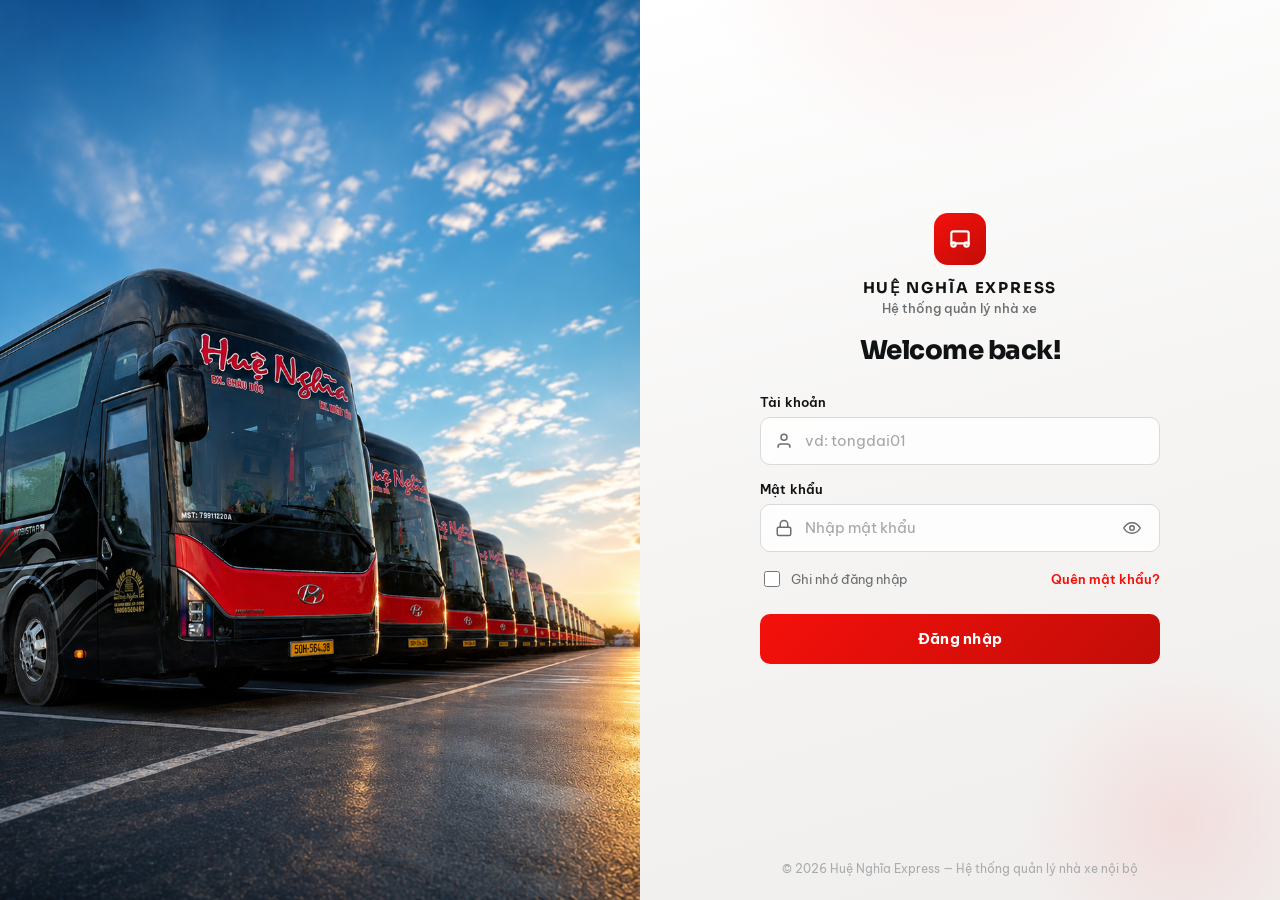
==== html/index.html @ c7de47f6 "initial commit" ====
<!DOCTYPE html>
<html lang="vi">
<head>
<meta charset="UTF-8">
<meta name="viewport" content="width=device-width, initial-scale=1.0">
<title>Đăng nhập — Nhà xe Huệ Nghĩa Express</title>
<link rel="preconnect" href="https://fonts.googleapis.com">
<link rel="preconnect" href="https://fonts.gstatic.com" crossorigin>
<link href="https://fonts.googleapis.com/css2?family=Be+Vietnam+Pro:wght@400;500;600;700;800&family=Sora:wght@600;700;800&display=swap" rel="stylesheet">
<link rel="stylesheet" href="../css/login.css">
</head>
<body>

<div class="auth-wrap">

  <!-- ============ NỬA TRÁI: ẢNH XE ============ -->
  <div class="auth-right">
    <img
      class="auth-hero-img"
      src="../img/login-hero.png"
      alt="Đội xe Huệ Nghĩa Express"
    >
  </div>

  <!-- ============ NỬA PHẢI: FORM ĐĂNG NHẬP ============ -->
  <div class="auth-left">
    <div class="auth-left-glow" aria-hidden="true"></div>

    <div class="auth-form-box">

      <div class="auth-brand">
        <div class="auth-brand-badge">
          <svg viewBox="0 0 24 24" fill="none" stroke-width="2" stroke-linecap="round" stroke-linejoin="round"><path d="M4 16V7a2 2 0 0 1 2-2h12a2 2 0 0 1 2 2v9"/><path d="M4 16h16"/><path d="M6 19a2 2 0 1 0 0-4 2 2 0 0 0 0 4Z"/><path d="M18 19a2 2 0 1 0 0-4 2 2 0 0 0 0 4Z"/></svg>
        </div>
        <div class="auth-brand-text">
          <b>HUỆ NGHĨA EXPRESS</b>
          <span>Hệ thống quản lý nhà xe</span>
        </div>
      </div>

      <header class="auth-heading">
        <h1 class="auth-title">Welcome back!</h1>
      </header>

      <div class="auth-error" id="authError">
        <svg viewBox="0 0 24 24" fill="none" stroke="currentColor" stroke-width="2.5"><circle cx="12" cy="12" r="9"/><path d="M12 8v5M12 16h.01"/></svg>
        <span id="authErrorText">Sai tài khoản hoặc mật khẩu.</span>
      </div>

      <form id="loginForm" autocomplete="off">

        <div class="field-group">
          <label for="username">Tài khoản</label>
          <div class="input-wrap">
            <svg viewBox="0 0 24 24" fill="none" stroke="currentColor" stroke-width="2"><path d="M20 21v-1a4 4 0 0 0-4-4H8a4 4 0 0 0-4 4v1"/><circle cx="12" cy="7" r="4"/></svg>
            <input type="text" id="username" name="username" placeholder="vd: tongdai01" required>
          </div>
        </div>

        <div class="field-group">
          <label for="password">Mật khẩu</label>
          <div class="input-wrap">
            <svg viewBox="0 0 24 24" fill="none" stroke="currentColor" stroke-width="2"><rect x="3" y="11" width="18" height="11" rx="2"/><path d="M7 11V7a5 5 0 0 1 10 0v4"/></svg>
            <input type="password" id="password" name="password" placeholder="Nhập mật khẩu" required>
            <button type="button" class="toggle-pass" id="togglePass" aria-label="Hiện/ẩn mật khẩu">
              <svg viewBox="0 0 24 24" fill="none" stroke="currentColor" stroke-width="2"><path d="M1 12s4-7 11-7 11 7 11 7-4 7-11 7-11-7-11-7Z"/><circle cx="12" cy="12" r="3"/></svg>
            </button>
          </div>
        </div>

        <div class="field-row">
          <label class="remember-check">
            <input type="checkbox" id="rememberMe">
            <span>Ghi nhớ đăng nhập</span>
          </label>
          <a href="#" class="forgot-link">Quên mật khẩu?</a>
        </div>

        <button type="submit" class="btn-submit" id="btnSubmit">Đăng nhập</button>

      </form>

    </div>

    <div class="auth-footer">© 2026 Huệ Nghĩa Express — Hệ thống quản lý nhà xe nội bộ</div>

  </div>

</div>

<script src="../js/login.js"></script>
</body>
</html>
---- css/login.css ----
/* =========================================================
   LOGIN.CSS — Trang đăng nhập Huệ Nghĩa Express
   Bảng màu chủ đạo đồng bộ với callcenter.css.
   ========================================================= */

:root{
  --red:#F5100B;
  --red-light:#FEEFEF;
  --red-dark:#C20D08;
  --black:#000000;
  --border-gray:#CBCDCD;
  --surface:#E7E7E8;
  --surface-2:#F8F7F7;
  --green:#16A34A;
  --white:#FFFFFF;
  --text-main:#111213;
  --text-sub:#6B6E70;
  --radius-sm:6px;
  --radius-md:10px;
  --radius-lg:14px;
  --radius-xl:18px;
}

*{box-sizing:border-box;}
html,body{height:100%;}
body{
  margin:0;
  font-family:'Be Vietnam Pro',sans-serif;
  color:var(--text-main);
  -webkit-font-smoothing:antialiased;
}
button{font-family:inherit;cursor:pointer;}
input{font-family:inherit;}
a{text-decoration:none;color:inherit;}

/* ===================== BỐ CỤC 2 NỬA ===================== */
.auth-wrap{
  min-height:100vh;
  display:flex;
}

/* ---------- NỬA PHẢI: FORM ---------- */
.auth-left{
  flex:1 1 50%;
  display:flex;
  flex-direction:column;
  justify-content:center;
  align-items:center;
  padding:48px 40px 56px;
  position:relative;
  overflow:hidden;
  background:
    radial-gradient(ellipse 80% 50% at 50% -10%, rgba(245,16,11,0.07), transparent 55%),
    linear-gradient(165deg, #FFFFFF 0%, #F6F5F4 48%, #F0EEED 100%);
}

.auth-left-glow{
  position:absolute;
  width:320px;
  height:320px;
  border-radius:50%;
  background:radial-gradient(circle, rgba(245,16,11,0.08), transparent 70%);
  bottom:-80px;
  right:-60px;
  pointer-events:none;
}

.auth-form-box{
  width:100%;
  max-width:400px;
  position:relative;
  z-index:1;
  margin-top:-15px;
  animation:authRise .55s ease both;
}

@keyframes authRise{
  from{opacity:0; transform:translateY(14px);}
  to{opacity:1; transform:translateY(0);}
}

/* Brand */
.auth-brand{
  display:flex;
  flex-direction:column;
  align-items:center;
  gap:14px;
  margin-bottom:20px;
  text-align:center;
}
.auth-brand-badge{
  width:52px;
  height:52px;
  border-radius:14px;
  background:linear-gradient(145deg, var(--red) 0%, var(--red-dark) 100%);
  display:flex;
  align-items:center;
  justify-content:center;
  animation:badgePop .6s .08s ease both;
}
@keyframes badgePop{
  from{opacity:0; transform:scale(.86);}
  to{opacity:1; transform:scale(1);}
}
.auth-brand-badge svg{
  width:26px;
  height:26px;
  stroke:var(--white);
}
.auth-brand-text{
  display:flex;
  flex-direction:column;
  gap:4px;
  line-height:1.2;
}
.auth-brand-text b{
  font-family:'Sora',sans-serif;
  font-size:15px;
  font-weight:700;
  letter-spacing:.12em;
  color:var(--text-main);
}
.auth-brand-text span{
  font-size:12.5px;
  color:var(--text-sub);
  font-weight:500;
}

/* Heading */
.auth-heading{
  text-align:center;
  margin-bottom:28px;
}
.auth-title{
  font-family:'Sora',sans-serif;
  font-size:26px;
  font-weight:800;
  margin:0 0 10px;
  color:var(--text-main);
  letter-spacing:-0.02em;
  line-height:1.15;
}
.auth-sub{
  font-size:13.5px;
  color:var(--text-sub);
  margin:0;
  line-height:1.55;
  font-weight:400;
}

/* Error */
.auth-error{
  display:none;
  align-items:flex-start;
  gap:8px;
  background:var(--red-light);
  border:1px solid #F8C9C7;
  color:var(--red-dark);
  font-size:12.5px;
  font-weight:600;
  padding:11px 13px;
  border-radius:var(--radius-md);
  margin-bottom:18px;
  line-height:1.45;
}
.auth-error svg{width:16px;height:16px;flex:0 0 auto;stroke:var(--red-dark);margin-top:1px;}
.auth-error.show{display:flex;}

/* Fields */
.field-group{margin-bottom:16px;}
.field-group label{
  display:block;
  font-size:12.5px;
  font-weight:600;
  color:var(--text-main);
  margin-bottom:7px;
  letter-spacing:.01em;
}
.input-wrap{
  display:flex;
  align-items:center;
  gap:10px;
  border:1.5px solid #D8D9DA;
  border-radius:var(--radius-md);
  padding:0 14px;
  height:48px;
  background:rgba(255,255,255,0.85);
  transition:border-color .18s, background .18s;
}
.input-wrap:hover{
  border-color:#B8BABC;
  background:var(--white);
}
.input-wrap:focus-within{
  border-color:var(--red);
  background:var(--white);
}
.input-wrap svg{
  width:18px;
  height:18px;
  stroke:var(--text-sub);
  flex:0 0 auto;
  transition:stroke .18s;
}
.input-wrap:focus-within svg{stroke:var(--red);}
.input-wrap input{
  border:none;
  outline:none;
  flex:1;
  font-size:14.5px;
  color:var(--text-main);
  background:transparent;
  height:100%;
}
.input-wrap input::placeholder{color:#A3A5A7;}

.toggle-pass{
  background:none;
  border:none;
  padding:4px;
  display:flex;
  flex:0 0 auto;
  border-radius:6px;
  transition:background .15s;
}
.toggle-pass:hover{background:var(--surface-2);}
.toggle-pass svg{width:18px;height:18px;stroke:var(--text-sub);}

.field-row{
  display:flex;
  align-items:center;
  justify-content:space-between;
  margin:4px 0 24px;
  gap:12px;
}
.remember-check{
  display:flex;
  align-items:center;
  gap:8px;
  font-size:13px;
  color:var(--text-sub);
  cursor:pointer;
  user-select:none;
}
.remember-check input{
  width:16px;
  height:16px;
  accent-color:var(--red);
  cursor:pointer;
}
.forgot-link{
  font-size:13px;
  font-weight:600;
  color:var(--red);
  transition:color .15s;
  white-space:nowrap;
}
.forgot-link:hover{color:var(--red-dark); text-decoration:underline;}

/* Submit */
.btn-submit{
  width:100%;
  height:50px;
  border:none;
  border-radius:var(--radius-md);
  background:linear-gradient(135deg, var(--red) 0%, var(--red-dark) 100%);
  color:var(--white);
  font-size:15px;
  font-weight:700;
  letter-spacing:.02em;
  display:flex;
  align-items:center;
  justify-content:center;
  transition:transform .15s, filter .15s;
}
.btn-submit:hover{
  filter:brightness(1.05);
  transform:translateY(-1px);
}
.btn-submit:active{
  transform:translateY(1px);
}
.btn-submit:disabled{
  opacity:.75;
  cursor:wait;
  transform:none;
}

.auth-footer{
  position:absolute;
  left:0;
  right:0;
  bottom:24px;
  font-size:11.5px;
  color:#A9ABAD;
  text-align:center;
  z-index:1;
  animation:authRise .55s .12s ease both;
}

/* ---------- NỬA TRÁI: ẢNH XE ---------- */
.auth-right{
  flex:1 1 50%;
  position:relative;
  overflow:hidden;
  background:var(--black);
  padding:0;
  min-height:100vh;
}

.auth-hero-img{
  position:absolute;
  inset:0;
  width:100%;
  height:100%;
  object-fit:cover;
  object-position:center;
  display:block;
}

/* ===================== RESPONSIVE ===================== */
@media (max-width: 900px){
  .auth-right{display:none;}
  .auth-left{
    flex:1 1 100%;
    padding:36px 24px 28px;
  }
  .auth-title{font-size:23px;}
}
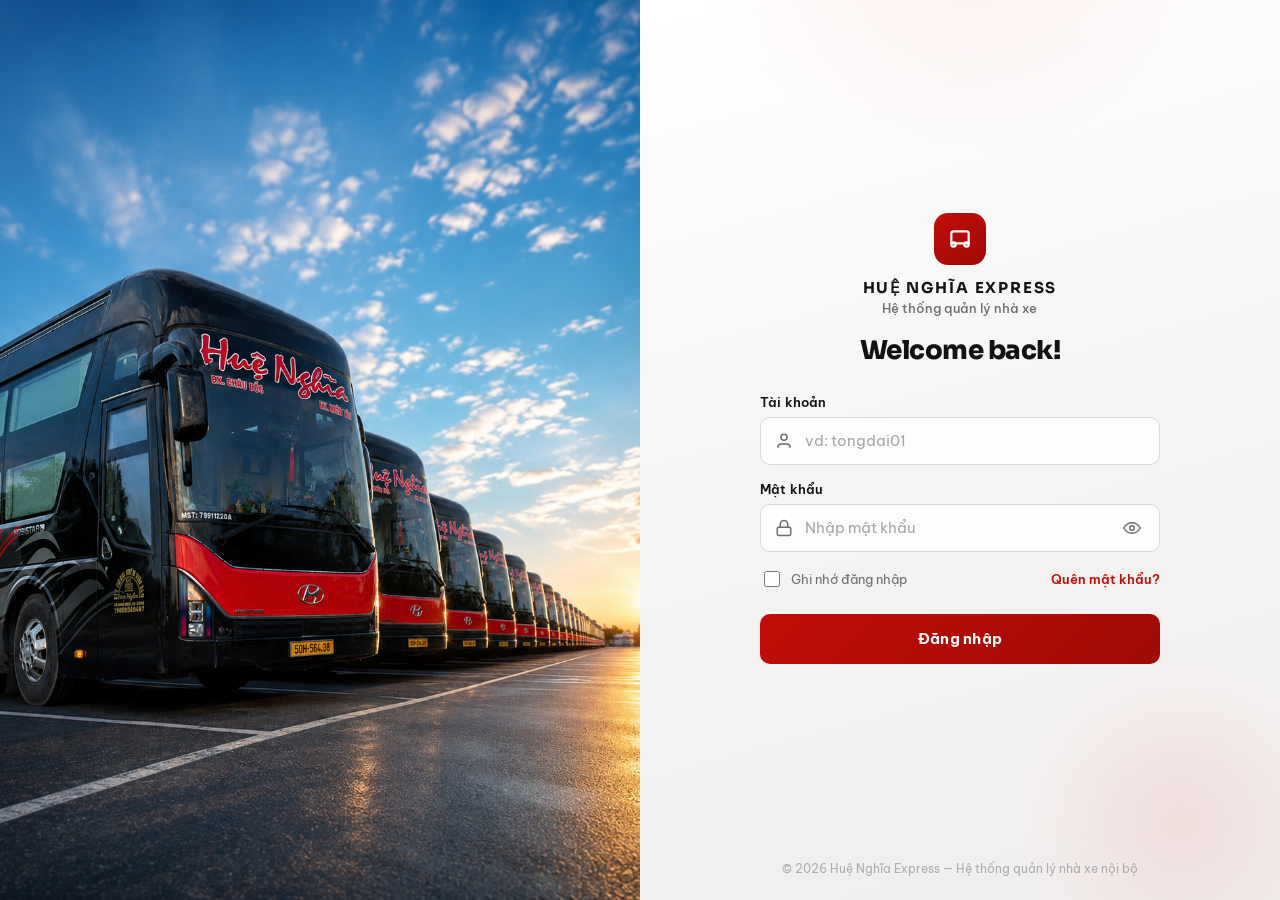
==== commit 8d55f5eb: "Phase 0: snapshot WIP web local truoc khi tai cau truc - Gom WIP dang do cua web local: trang admin." ====
--- a/html/index.html
+++ b/html/index.html
@@ -88,6 +88,6 @@
 
 </div>
 
-<script src="../js/login.js"></script>
+<script src="../js/login.js?v=2"></script>
 </body>
 </html>
--- a/css/login.css
+++ b/css/login.css
@@ -4,9 +4,9 @@
    ========================================================= */
 
 :root{
-  --red:#F5100B;
+  --red:#C20D08;
   --red-light:#FEEFEF;
-  --red-dark:#C20D08;
+  --red-dark:#9E0A06;
   --black:#000000;
   --border-gray:#CBCDCD;
   --surface:#E7E7E8;
@@ -327,3 +327,14 @@
   }
   .auth-title{font-size:23px;}
 }
+
+@media (max-width: 480px){
+  .auth-left{padding:28px 16px 24px;}
+  .auth-form-box{max-width:100%;}
+  .auth-title{font-size:20px;}
+  .auth-brand-badge{width:44px;height:44px;border-radius:12px;}
+  .auth-brand-badge svg{width:22px;height:22px;}
+  .input-wrap{height:46px;}
+  .btn-submit{height:48px;font-size:14px;}
+  .field-row{flex-wrap:wrap;gap:8px;}
+}
